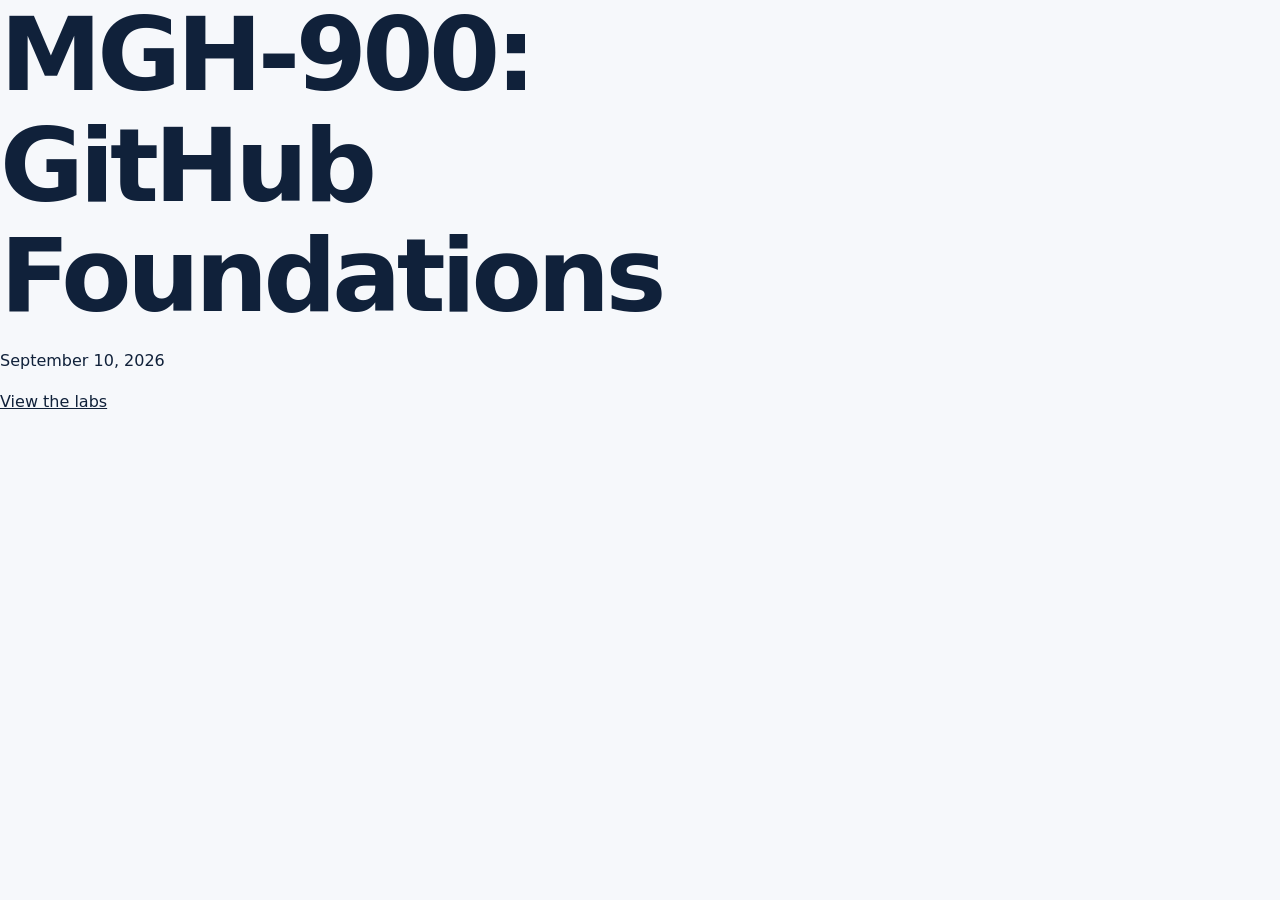
==== site/index.html @ 32d9ea4a "Add course microsite home page" ====
<!doctype html><html lang='en'><head><meta charset='utf-8'><title>MGH-900</title><link rel='stylesheet' href='styles.css'></head><body><main><h1>MGH-900: GitHub Foundations</h1><p>September 10, 2026</p><p><a href='labs.html'>View the labs</a></p></main></body></html>
---- site/styles.css ----
:root {
  --ink: #10213a;
  --muted: #5f7189;
  --paper: #f6f8fb;
  --card: #ffffff;
  --line: #dfe6ef;
  --blue: #246bfe;
  --blue-dark: #174dc1;
  --mint: #c7f5dc;
  --yellow: #ffe69a;
  --coral: #ff8f70;
  --shadow: 0 18px 45px rgba(16, 33, 58, .10);
}

* { box-sizing: border-box; }
html { scroll-behavior: smooth; }
body {
  margin: 0;
  background: var(--paper);
  color: var(--ink);
  font-family: Inter, ui-sans-serif, system-ui, -apple-system, BlinkMacSystemFont, "Segoe UI", sans-serif;
  line-height: 1.6;
}
a { color: inherit; }
.container { width: min(1120px, calc(100% - 40px)); margin: 0 auto; }
.skip-link { position: absolute; left: -999px; top: 10px; }
.skip-link:focus { left: 12px; z-index: 10; background: #fff; padding: 8px 12px; border-radius: 8px; }
.site-header {
  position: sticky; top: 0; z-index: 5; background: rgba(246, 248, 251, .92);
  backdrop-filter: blur(12px); border-bottom: 1px solid rgba(223, 230, 239, .8);
}
.nav { min-height: 72px; display: flex; align-items: center; justify-content: space-between; gap: 24px; }
.brand { display: inline-flex; align-items: center; gap: 11px; font-weight: 900; text-decoration: none; letter-spacing: -.03em; }
.brand-mark { display: grid; place-items: center; width: 34px; height: 34px; border-radius: 11px; background: var(--ink); color: #fff; font-size: .78rem; }
.nav-links { display: flex; flex-wrap: wrap; gap: 18px; color: var(--muted); font-size: .92rem; }
.nav-links a { text-decoration: none; }
.nav-links a:hover, .nav-links a[aria-current="page"] { color: var(--blue); }
.hero { padding: 84px 0 72px; overflow: hidden; position: relative; }
.hero::after { content: ""; position: absolute; width: 410px; height: 410px; border-radius: 50%; background: var(--mint); right: -170px; top: 18px; z-index: -1; opacity: .75; }
.eyebrow { text-transform: uppercase; letter-spacing: .14em; font-size: .76rem; font-weight: 800; color: var(--blue); }
h1, h2, h3 { line-height: 1.08; letter-spacing: -.045em; margin: 0 0 16px; }
h1 { max-width: 790px; font-size: clamp(3rem, 8vw, 6.6rem); }
h2 { font-size: clamp(2rem, 4vw, 3.4rem); }
h3 { font-size: 1.25rem; }
.lede { max-width: 700px; color: var(--muted); font-size: 1.15rem; }
.hero-actions { display: flex; flex-wrap: wrap; gap: 12px; margin-top: 28px; }
.button { display: inline-flex; align-items: center; justify-content: center; border: 1px solid var(--ink); border-radius: 999px; padding: 11px 17px; font-weight: 800; text-decoration: none; transition: transform .2s, box-shadow .2s, background .2s; }
.button:hover { transform: translateY(-2px); box-shadow: 0 10px 24px rgba(16, 33, 58, .12); }
.button.primary { background: var(--blue); border-color: var(--blue); color: #fff; }
.button.secondary { background: #fff; }
.section { padding: 70px 0; }
.section-head { display: flex; align-items: end; justify-content: space-between; gap: 24px; margin-bottom: 28px; }
.section-head p { max-width: 520px; color: var(--muted); margin: 0; }
.grid { display: grid; gap: 18px; }
.grid-3 { grid-template-columns: repeat(3, minmax(0, 1fr)); }
.grid-2 { grid-template-columns: repeat(2, minmax(0, 1fr)); }
.card { background: var(--card); border: 1px solid var(--line); border-radius: 22px; padding: 25px; box-shadow: var(--shadow); }
.card p { color: var(--muted); }
.card-link { display: block; text-decoration: none; transition: transform .2s; }
.card-link:hover { transform: translateY(-4px); }
.card-accent-blue { border-top: 7px solid var(--blue); }
.card-accent-mint { border-top: 7px solid #3cc879; }
.card-accent-yellow { border-top: 7px solid #e8b500; }
.card-accent-coral { border-top: 7px solid var(--coral); }
.number { color: var(--blue); font-size: .8rem; font-weight: 900; letter-spacing: .12em; }
.badge { display: inline-flex; padding: 5px 10px; border-radius: 999px; background: var(--mint); color: #125b36; font-weight: 800; font-size: .78rem; }
.stats { display: grid; grid-template-columns: repeat(4, 1fr); gap: 12px; margin-top: 44px; }
.stat { padding: 18px; background: var(--ink); color: #fff; border-radius: 18px; }
.stat strong { display: block; font-size: 1.8rem; letter-spacing: -.05em; }
.stat span { color: #b9c8db; font-size: .88rem; }
.timeline { display: grid; gap: 12px; }
.timeline-item { display: grid; grid-template-columns: 110px 1fr; gap: 18px; padding: 19px 0; border-bottom: 1px solid var(--line); }
.timeline-item time { font-weight: 900; color: var(--blue); }
.timeline-item h3 { margin-bottom: 5px; }
.timeline-item p { margin: 0; color: var(--muted); }
.checklist { list-style: none; padding: 0; margin: 0; display: grid; gap: 12px; }
.checklist li { display: flex; gap: 10px; align-items: start; }
.checklist input { width: 19px; height: 19px; margin-top: 4px; accent-color: var(--blue); }
.callout { padding: 24px; border-radius: 20px; background: var(--yellow); }
.callout p { margin: 0; }
.page-hero { padding: 65px 0 40px; }
.page-hero h1 { font-size: clamp(2.7rem, 6vw, 5.2rem); }
.page-hero .lede { font-size: 1.05rem; }
.table-wrap { overflow-x: auto; }
table { width: 100%; border-collapse: collapse; background: #fff; border: 1px solid var(--line); border-radius: 16px; overflow: hidden; }
th, td { text-align: left; padding: 15px 17px; border-bottom: 1px solid var(--line); vertical-align: top; }
th { background: #eaf0fa; font-size: .84rem; text-transform: uppercase; letter-spacing: .07em; }
tr:last-child td { border-bottom: 0; }
.footer { padding: 40px 0 55px; color: var(--muted); font-size: .9rem; }
.footer-inner { border-top: 1px solid var(--line); padding-top: 22px; display: flex; justify-content: space-between; gap: 20px; flex-wrap: wrap; }
.progress-bar { width: 100%; height: 10px; border-radius: 20px; background: #e5ebf3; overflow: hidden; }
.progress-bar span { display: block; height: 100%; background: var(--blue); width: 0%; transition: width .25s; }
@media (max-width: 780px) {
  .nav { align-items: flex-start; padding: 15px 0; flex-direction: column; gap: 9px; }
  .grid-3, .grid-2, .stats { grid-template-columns: 1fr; }
  .section-head { display: block; }
  .section-head p { margin-top: 12px; }
  .timeline-item { grid-template-columns: 1fr; gap: 4px; }
  h1 { font-size: clamp(3rem, 15vw, 5rem); }
}
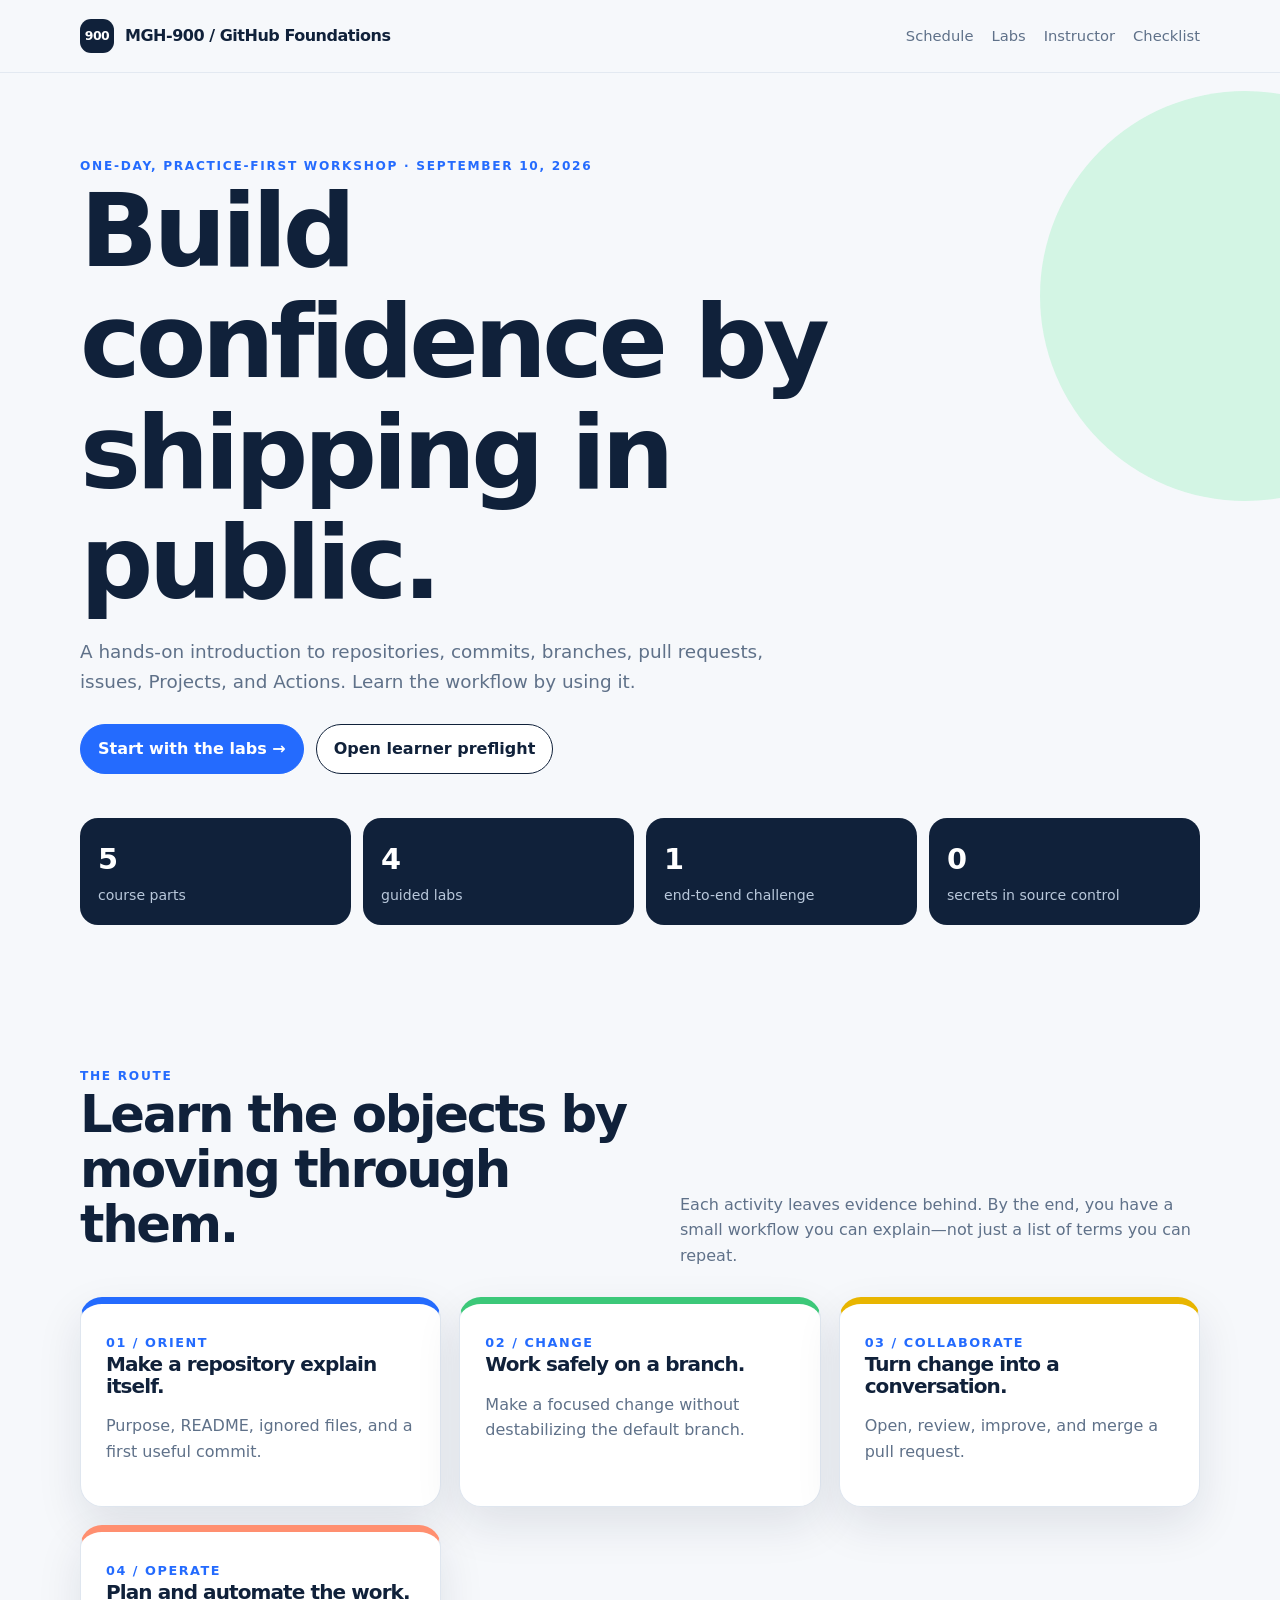
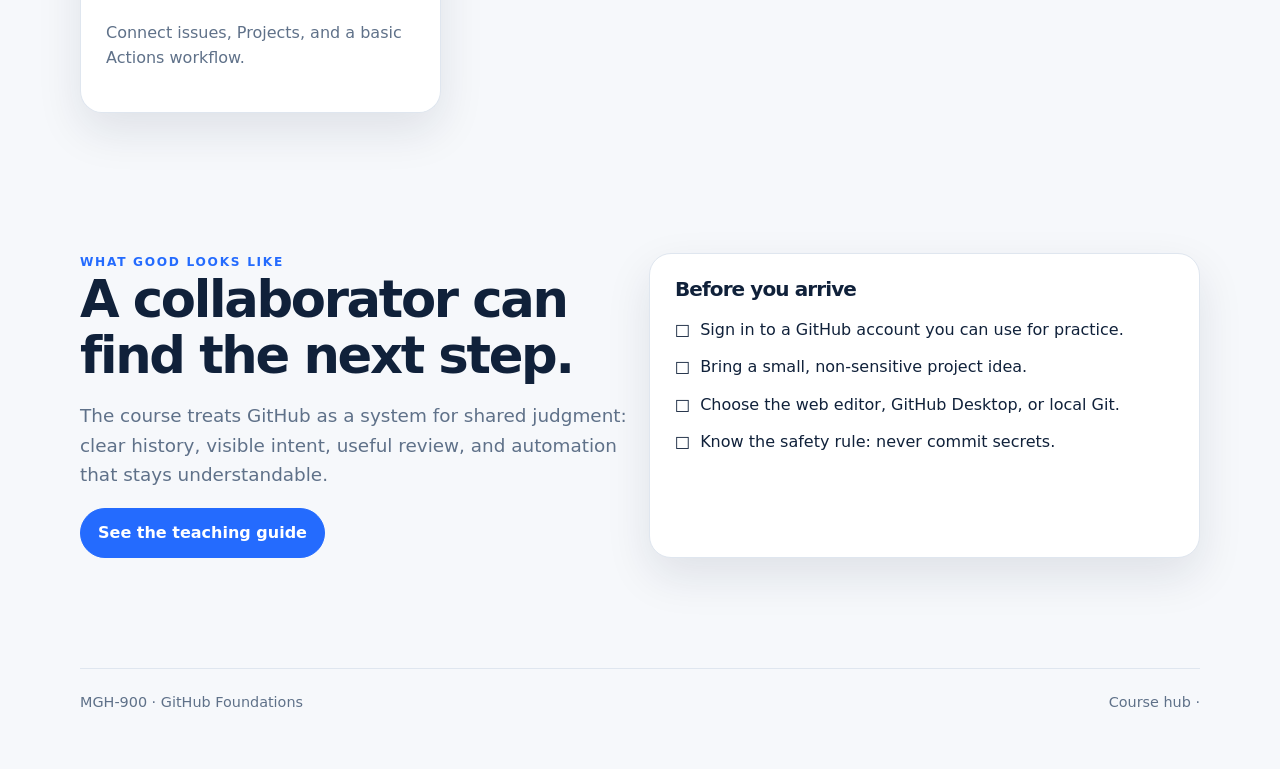
==== commit 3e3136b5: "Publish site/index.html" ====
--- a/site/index.html
+++ b/site/index.html
@@ -1 +1,43 @@
-<!doctype html><html lang='en'><head><meta charset='utf-8'><title>MGH-900</title><link rel='stylesheet' href='styles.css'></head><body><main><h1>MGH-900: GitHub Foundations</h1><p>September 10, 2026</p><p><a href='labs.html'>View the labs</a></p></main></body></html>+<!doctype html>
+<html lang="en">
+<head>
+  <meta charset="utf-8">
+  <meta name="viewport" content="width=device-width, initial-scale=1">
+  <meta name="description" content="MGH-900: GitHub Foundations course hub for September 10, 2026.">
+  <title>MGH-900 · GitHub Foundations</title>
+  <link rel="stylesheet" href="styles.css">
+</head>
+<body>
+  <a class="skip-link" href="#main">Skip to content</a>
+  <header class="site-header"><div class="container nav">
+    <a class="brand" href="index.html"><span class="brand-mark">900</span><span>MGH-900 / GitHub Foundations</span></a>
+    <nav class="nav-links" aria-label="Primary navigation">
+      <a href="schedule.html">Schedule</a><a href="labs.html">Labs</a><a href="instructor.html">Instructor</a><a href="checklist.html">Checklist</a>
+    </nav>
+  </div></header>
+  <main id="main">
+    <section class="hero"><div class="container">
+      <div class="eyebrow">One-day, practice-first workshop · September 10, 2026</div>
+      <h1>Build confidence by shipping in public.</h1>
+      <p class="lede">A hands-on introduction to repositories, commits, branches, pull requests, issues, Projects, and Actions. Learn the workflow by using it.</p>
+      <div class="hero-actions"><a class="button primary" href="labs.html">Start with the labs →</a><a class="button secondary" href="learner-preflight.md">Open learner preflight</a></div>
+      <div class="stats"><div class="stat"><strong>5</strong><span>course parts</span></div><div class="stat"><strong>4</strong><span>guided labs</span></div><div class="stat"><strong>1</strong><span>end-to-end challenge</span></div><div class="stat"><strong>0</strong><span>secrets in source control</span></div></div>
+    </div></section>
+    <section class="section"><div class="container">
+      <div class="section-head"><div><div class="eyebrow">The route</div><h2>Learn the objects by moving through them.</h2></div><p>Each activity leaves evidence behind. By the end, you have a small workflow you can explain—not just a list of terms you can repeat.</p></div>
+      <div class="grid grid-3">
+        <a class="card card-link card-accent-blue" href="labs.html#lab-1"><span class="number">01 / ORIENT</span><h3>Make a repository explain itself.</h3><p>Purpose, README, ignored files, and a first useful commit.</p></a>
+        <a class="card card-link card-accent-mint" href="labs.html#lab-2"><span class="number">02 / CHANGE</span><h3>Work safely on a branch.</h3><p>Make a focused change without destabilizing the default branch.</p></a>
+        <a class="card card-link card-accent-yellow" href="labs.html#lab-3"><span class="number">03 / COLLABORATE</span><h3>Turn change into a conversation.</h3><p>Open, review, improve, and merge a pull request.</p></a>
+        <a class="card card-link card-accent-coral" href="labs.html#lab-4"><span class="number">04 / OPERATE</span><h3>Plan and automate the work.</h3><p>Connect issues, Projects, and a basic Actions workflow.</p></a>
+      </div>
+    </div></section>
+    <section class="section"><div class="container grid grid-2">
+      <div><div class="eyebrow">What good looks like</div><h2>A collaborator can find the next step.</h2><p class="lede">The course treats GitHub as a system for shared judgment: clear history, visible intent, useful review, and automation that stays understandable.</p><a class="button primary" href="instructor.html">See the teaching guide</a></div>
+      <div class="card"><h3>Before you arrive</h3><ul class="checklist"><li><span>□</span><span>Sign in to a GitHub account you can use for practice.</span></li><li><span>□</span><span>Bring a small, non-sensitive project idea.</span></li><li><span>□</span><span>Choose the web editor, GitHub Desktop, or local Git.</span></li><li><span>□</span><span>Know the safety rule: never commit secrets.</span></li></ul></div>
+    </div></section>
+  </main>
+  <footer class="footer"><div class="container footer-inner"><span>MGH-900 · GitHub Foundations</span><span>Course hub · <span data-year></span></span></div></footer>
+  
+</body>
+</html>
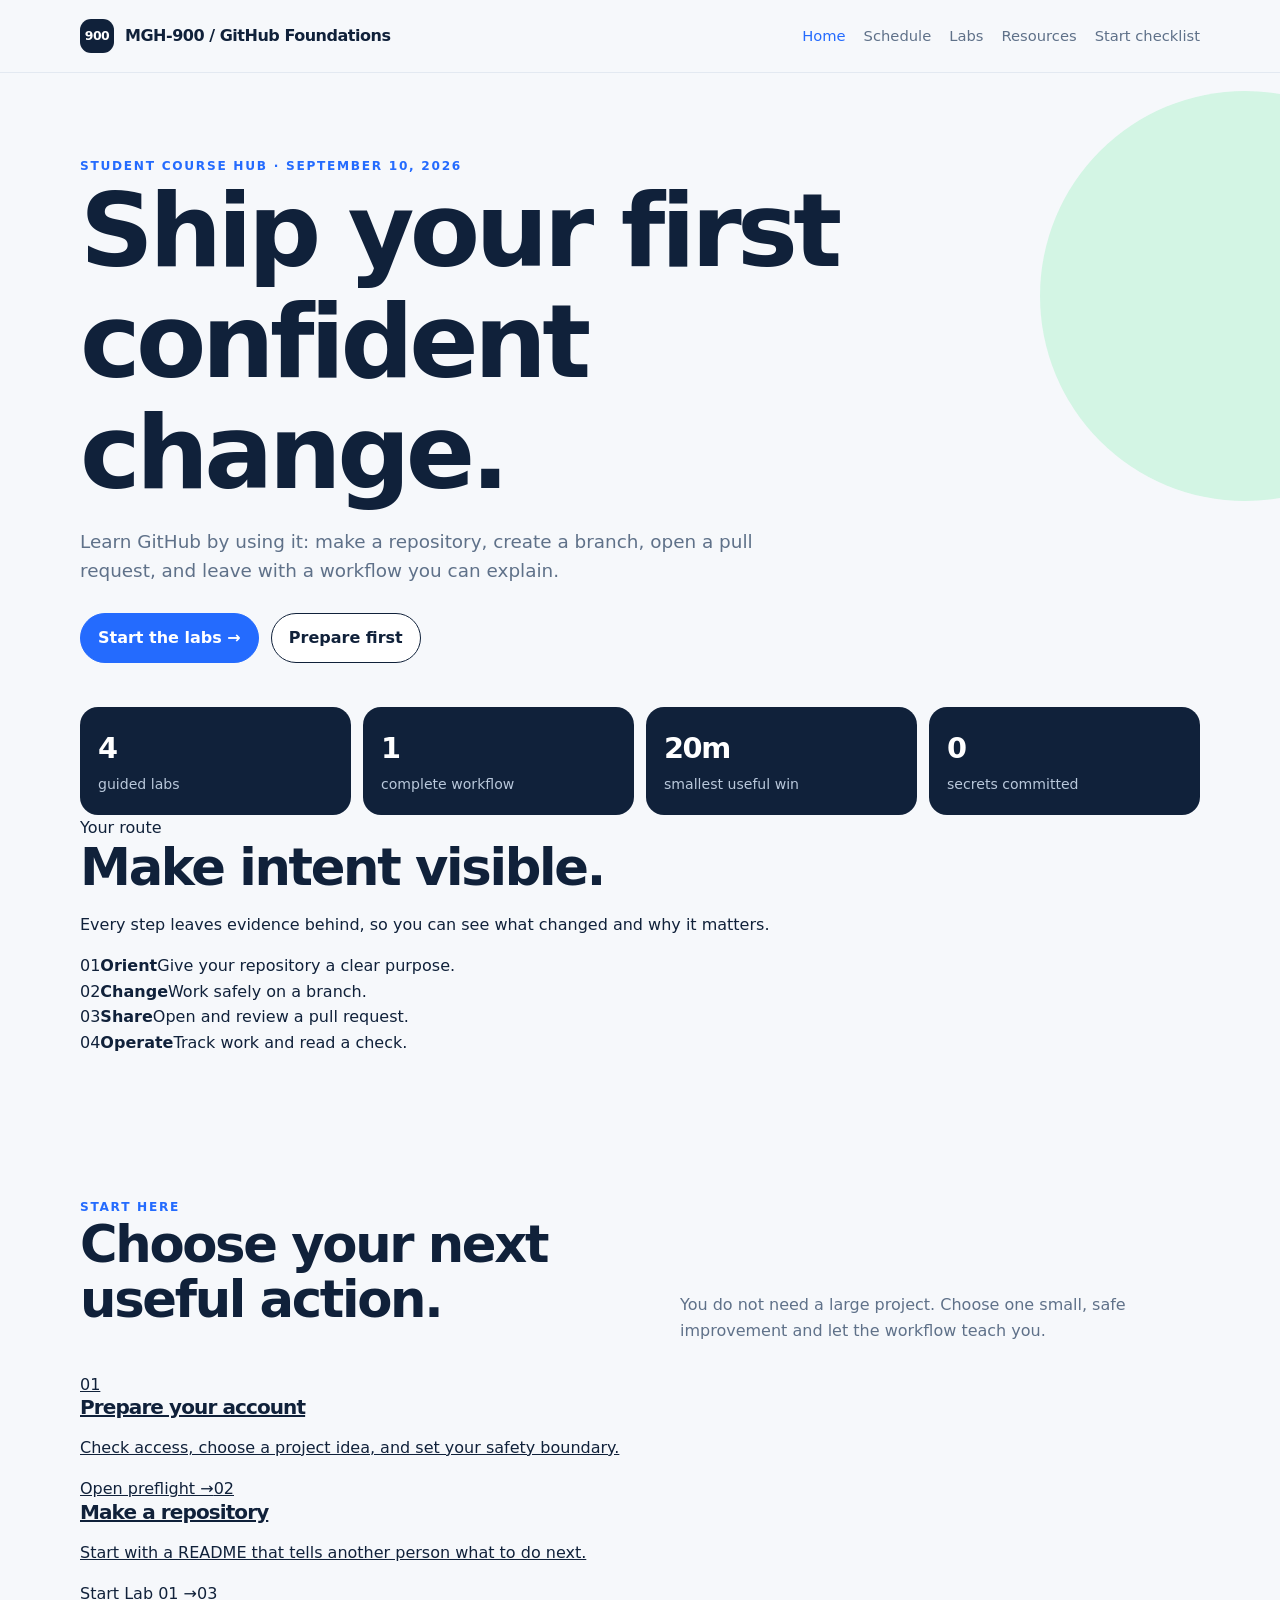
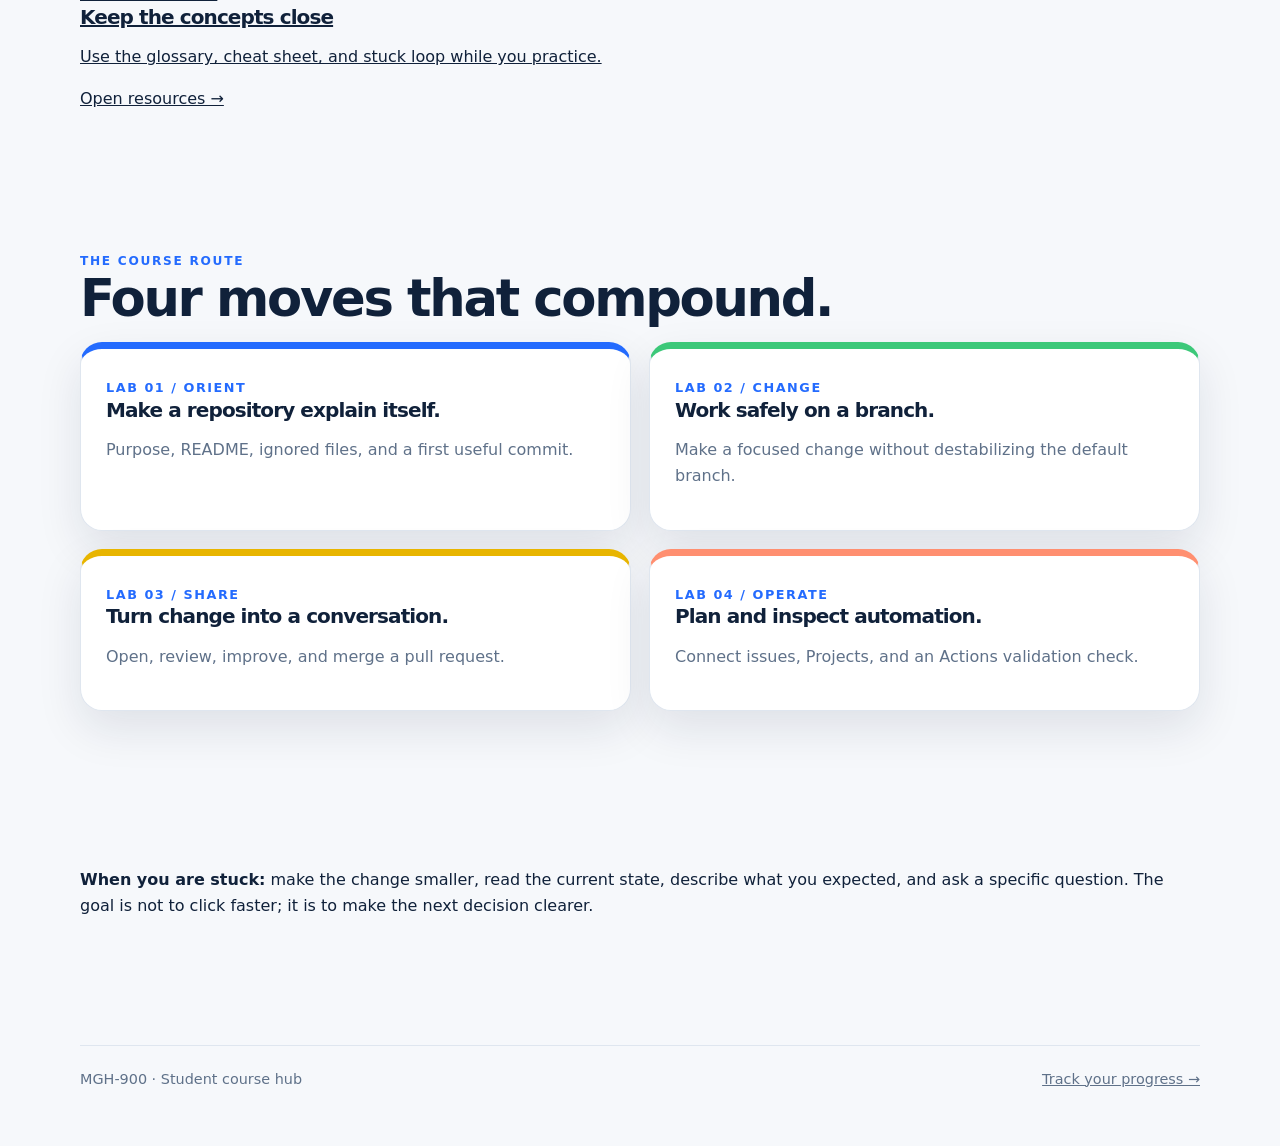
==== commit 95352e85: "Refocus student experience in site/index.html" ====
--- a/site/index.html
+++ b/site/index.html
@@ -1,43 +1,7 @@
 <!doctype html>
-<html lang="en">
-<head>
-  <meta charset="utf-8">
-  <meta name="viewport" content="width=device-width, initial-scale=1">
-  <meta name="description" content="MGH-900: GitHub Foundations course hub for September 10, 2026.">
-  <title>MGH-900 · GitHub Foundations</title>
-  <link rel="stylesheet" href="styles.css">
-</head>
-<body>
-  <a class="skip-link" href="#main">Skip to content</a>
-  <header class="site-header"><div class="container nav">
-    <a class="brand" href="index.html"><span class="brand-mark">900</span><span>MGH-900 / GitHub Foundations</span></a>
-    <nav class="nav-links" aria-label="Primary navigation">
-      <a href="schedule.html">Schedule</a><a href="labs.html">Labs</a><a href="instructor.html">Instructor</a><a href="checklist.html">Checklist</a>
-    </nav>
-  </div></header>
-  <main id="main">
-    <section class="hero"><div class="container">
-      <div class="eyebrow">One-day, practice-first workshop · September 10, 2026</div>
-      <h1>Build confidence by shipping in public.</h1>
-      <p class="lede">A hands-on introduction to repositories, commits, branches, pull requests, issues, Projects, and Actions. Learn the workflow by using it.</p>
-      <div class="hero-actions"><a class="button primary" href="labs.html">Start with the labs →</a><a class="button secondary" href="learner-preflight.md">Open learner preflight</a></div>
-      <div class="stats"><div class="stat"><strong>5</strong><span>course parts</span></div><div class="stat"><strong>4</strong><span>guided labs</span></div><div class="stat"><strong>1</strong><span>end-to-end challenge</span></div><div class="stat"><strong>0</strong><span>secrets in source control</span></div></div>
-    </div></section>
-    <section class="section"><div class="container">
-      <div class="section-head"><div><div class="eyebrow">The route</div><h2>Learn the objects by moving through them.</h2></div><p>Each activity leaves evidence behind. By the end, you have a small workflow you can explain—not just a list of terms you can repeat.</p></div>
-      <div class="grid grid-3">
-        <a class="card card-link card-accent-blue" href="labs.html#lab-1"><span class="number">01 / ORIENT</span><h3>Make a repository explain itself.</h3><p>Purpose, README, ignored files, and a first useful commit.</p></a>
-        <a class="card card-link card-accent-mint" href="labs.html#lab-2"><span class="number">02 / CHANGE</span><h3>Work safely on a branch.</h3><p>Make a focused change without destabilizing the default branch.</p></a>
-        <a class="card card-link card-accent-yellow" href="labs.html#lab-3"><span class="number">03 / COLLABORATE</span><h3>Turn change into a conversation.</h3><p>Open, review, improve, and merge a pull request.</p></a>
-        <a class="card card-link card-accent-coral" href="labs.html#lab-4"><span class="number">04 / OPERATE</span><h3>Plan and automate the work.</h3><p>Connect issues, Projects, and a basic Actions workflow.</p></a>
-      </div>
-    </div></section>
-    <section class="section"><div class="container grid grid-2">
-      <div><div class="eyebrow">What good looks like</div><h2>A collaborator can find the next step.</h2><p class="lede">The course treats GitHub as a system for shared judgment: clear history, visible intent, useful review, and automation that stays understandable.</p><a class="button primary" href="instructor.html">See the teaching guide</a></div>
-      <div class="card"><h3>Before you arrive</h3><ul class="checklist"><li><span>□</span><span>Sign in to a GitHub account you can use for practice.</span></li><li><span>□</span><span>Bring a small, non-sensitive project idea.</span></li><li><span>□</span><span>Choose the web editor, GitHub Desktop, or local Git.</span></li><li><span>□</span><span>Know the safety rule: never commit secrets.</span></li></ul></div>
-    </div></section>
-  </main>
-  <footer class="footer"><div class="container footer-inner"><span>MGH-900 · GitHub Foundations</span><span>Course hub · <span data-year></span></span></div></footer>
-  
-</body>
-</html>
+<html lang="en"><head><meta charset="utf-8"><meta name="viewport" content="width=device-width, initial-scale=1"><meta name="description" content="Student course hub for MGH-900: GitHub Foundations."><title>MGH-900 · GitHub Foundations</title><link rel="stylesheet" href="styles.css"></head>
+<body><a class="skip-link" href="#main">Skip to content</a><header class="site-header"><div class="container nav"><a class="brand" href="index.html"><span class="brand-mark">900</span><span>MGH-900 / GitHub Foundations</span></a><nav class="nav-links" aria-label="Primary navigation"><a aria-current="page" href="index.html">Home</a><a href="schedule.html">Schedule</a><a href="labs.html">Labs</a><a href="resources.html">Resources</a><a class="nav-cta" href="checklist.html">Start checklist</a></nav></div></header>
+<main id="main"><section class="hero"><div class="container hero-grid"><div><div class="eyebrow">Student course hub · September 10, 2026</div><h1>Ship your first confident change.</h1><p class="lede">Learn GitHub by using it: make a repository, create a branch, open a pull request, and leave with a workflow you can explain.</p><div class="hero-actions"><a class="button primary" href="labs.html">Start the labs →</a><a class="button secondary" href="learner-preflight.md">Prepare first</a></div><div class="stats"><div class="stat"><strong>4</strong><span>guided labs</span></div><div class="stat"><strong>1</strong><span>complete workflow</span></div><div class="stat"><strong>20m</strong><span>smallest useful win</span></div><div class="stat"><strong>0</strong><span>secrets committed</span></div></div></div><div class="hero-panel"><div class="micro-label">Your route</div><h2>Make intent visible.</h2><p>Every step leaves evidence behind, so you can see what changed and why it matters.</p><div class="path-list"><div class="path-item"><span class="path-dot">01</span><span><strong>Orient</strong><span>Give your repository a clear purpose.</span></span></div><div class="path-item"><span class="path-dot">02</span><span><strong>Change</strong><span>Work safely on a branch.</span></span></div><div class="path-item"><span class="path-dot">03</span><span><strong>Share</strong><span>Open and review a pull request.</span></span></div><div class="path-item"><span class="path-dot">04</span><span><strong>Operate</strong><span>Track work and read a check.</span></span></div></div></div></div></section>
+<section class="section"><div class="container"><div class="section-head"><div><div class="eyebrow">Start here</div><h2>Choose your next useful action.</h2></div><p>You do not need a large project. Choose one small, safe improvement and let the workflow teach you.</p></div><div class="resource-grid"><a class="resource-card" href="learner-preflight.md"><span class="resource-icon">01</span><h3>Prepare your account</h3><p>Check access, choose a project idea, and set your safety boundary.</p><span class="arrow">Open preflight →</span></a><a class="resource-card" href="labs.html#lab-1"><span class="resource-icon">02</span><h3>Make a repository</h3><p>Start with a README that tells another person what to do next.</p><span class="arrow">Start Lab 01 →</span></a><a class="resource-card" href="resources.html"><span class="resource-icon">03</span><h3>Keep the concepts close</h3><p>Use the glossary, cheat sheet, and stuck loop while you practice.</p><span class="arrow">Open resources →</span></a></div></div></section>
+<section class="section"><div class="container"><div class="eyebrow">The course route</div><h2>Four moves that compound.</h2><div class="grid grid-2"><a class="card card-link card-accent-blue" href="labs.html#lab-1"><span class="number">LAB 01 / ORIENT</span><h3>Make a repository explain itself.</h3><p>Purpose, README, ignored files, and a first useful commit.</p></a><a class="card card-link card-accent-mint" href="labs.html#lab-2"><span class="number">LAB 02 / CHANGE</span><h3>Work safely on a branch.</h3><p>Make a focused change without destabilizing the default branch.</p></a><a class="card card-link card-accent-yellow" href="labs.html#lab-3"><span class="number">LAB 03 / SHARE</span><h3>Turn change into a conversation.</h3><p>Open, review, improve, and merge a pull request.</p></a><a class="card card-link card-accent-coral" href="labs.html#lab-4"><span class="number">LAB 04 / OPERATE</span><h3>Plan and inspect automation.</h3><p>Connect issues, Projects, and an Actions validation check.</p></a></div></div></section>
+<section class="section"><div class="container student-note"><p><strong>When you are stuck:</strong> make the change smaller, read the current state, describe what you expected, and ask a specific question. The goal is not to click faster; it is to make the next decision clearer.</p></div></section></main><footer class="footer"><div class="container footer-inner"><span>MGH-900 · Student course hub</span><span><a href="checklist.html">Track your progress →</a></span></div></footer></body></html>
